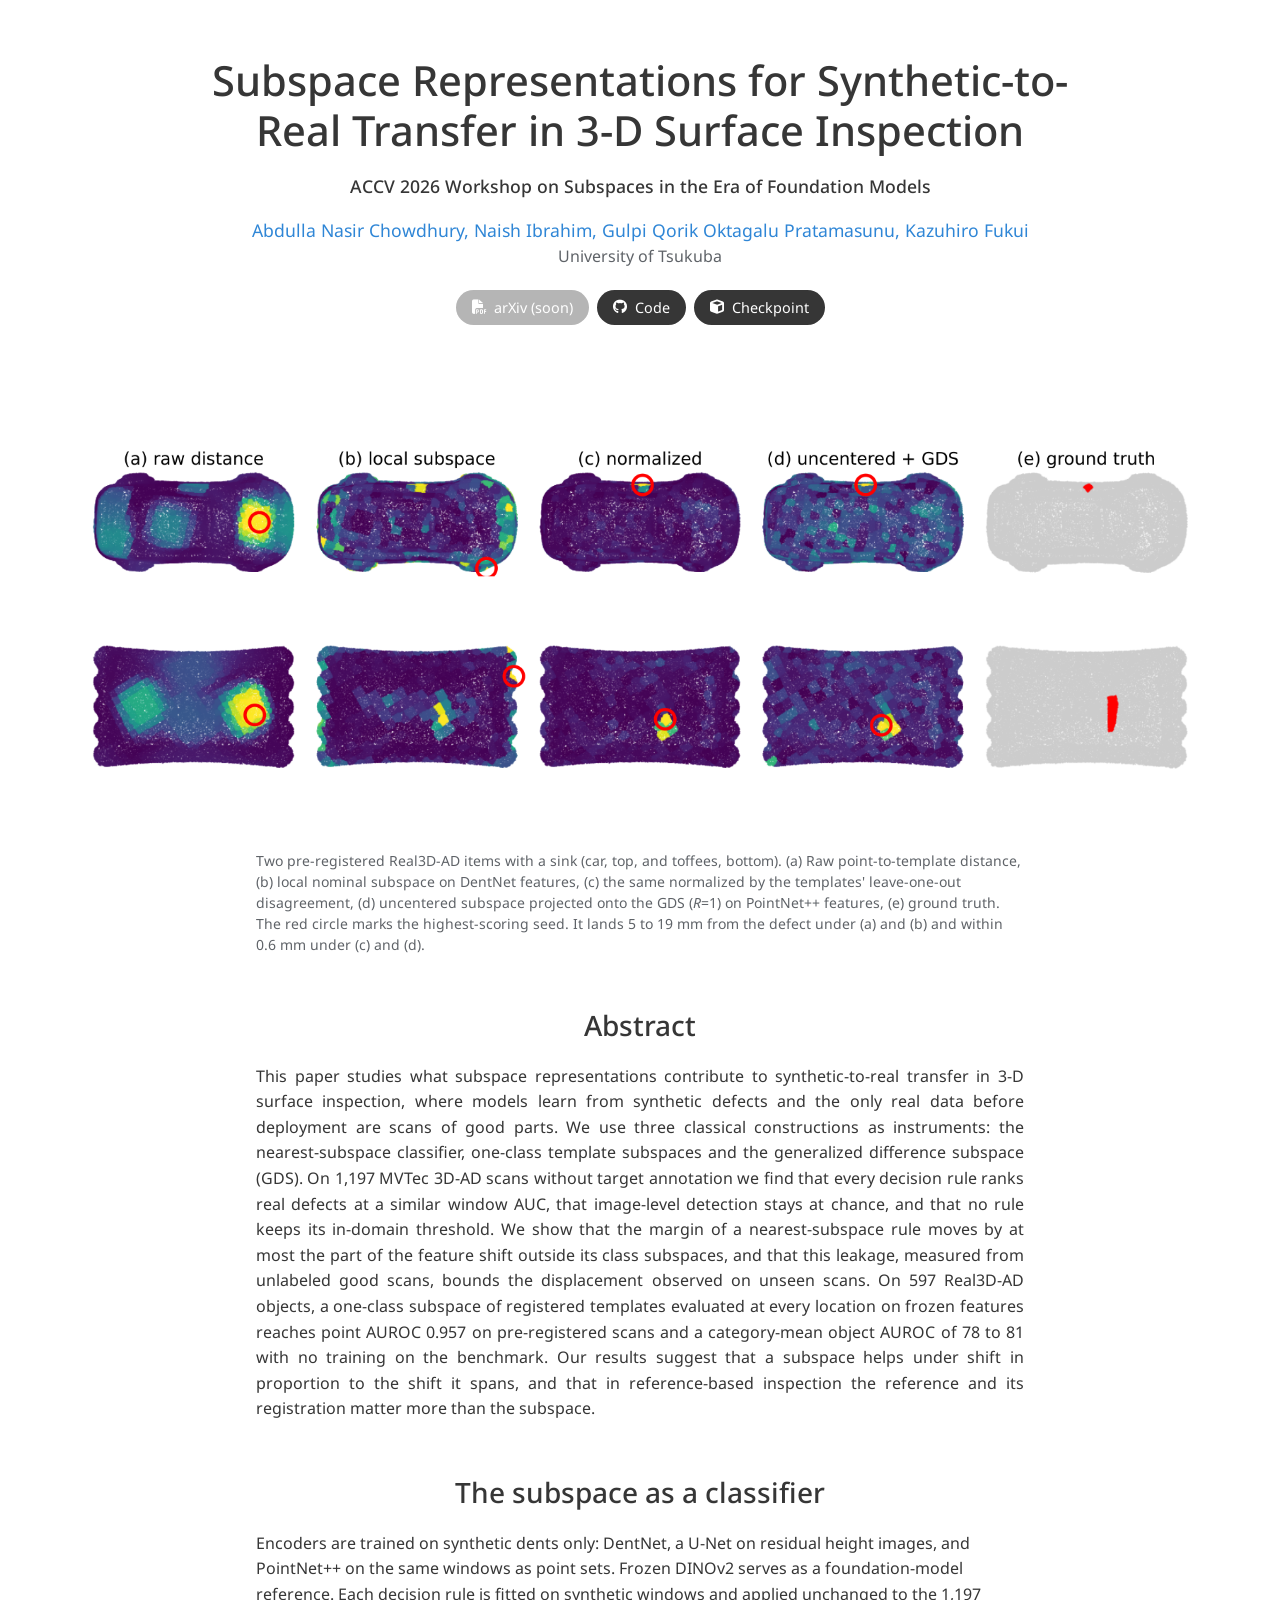
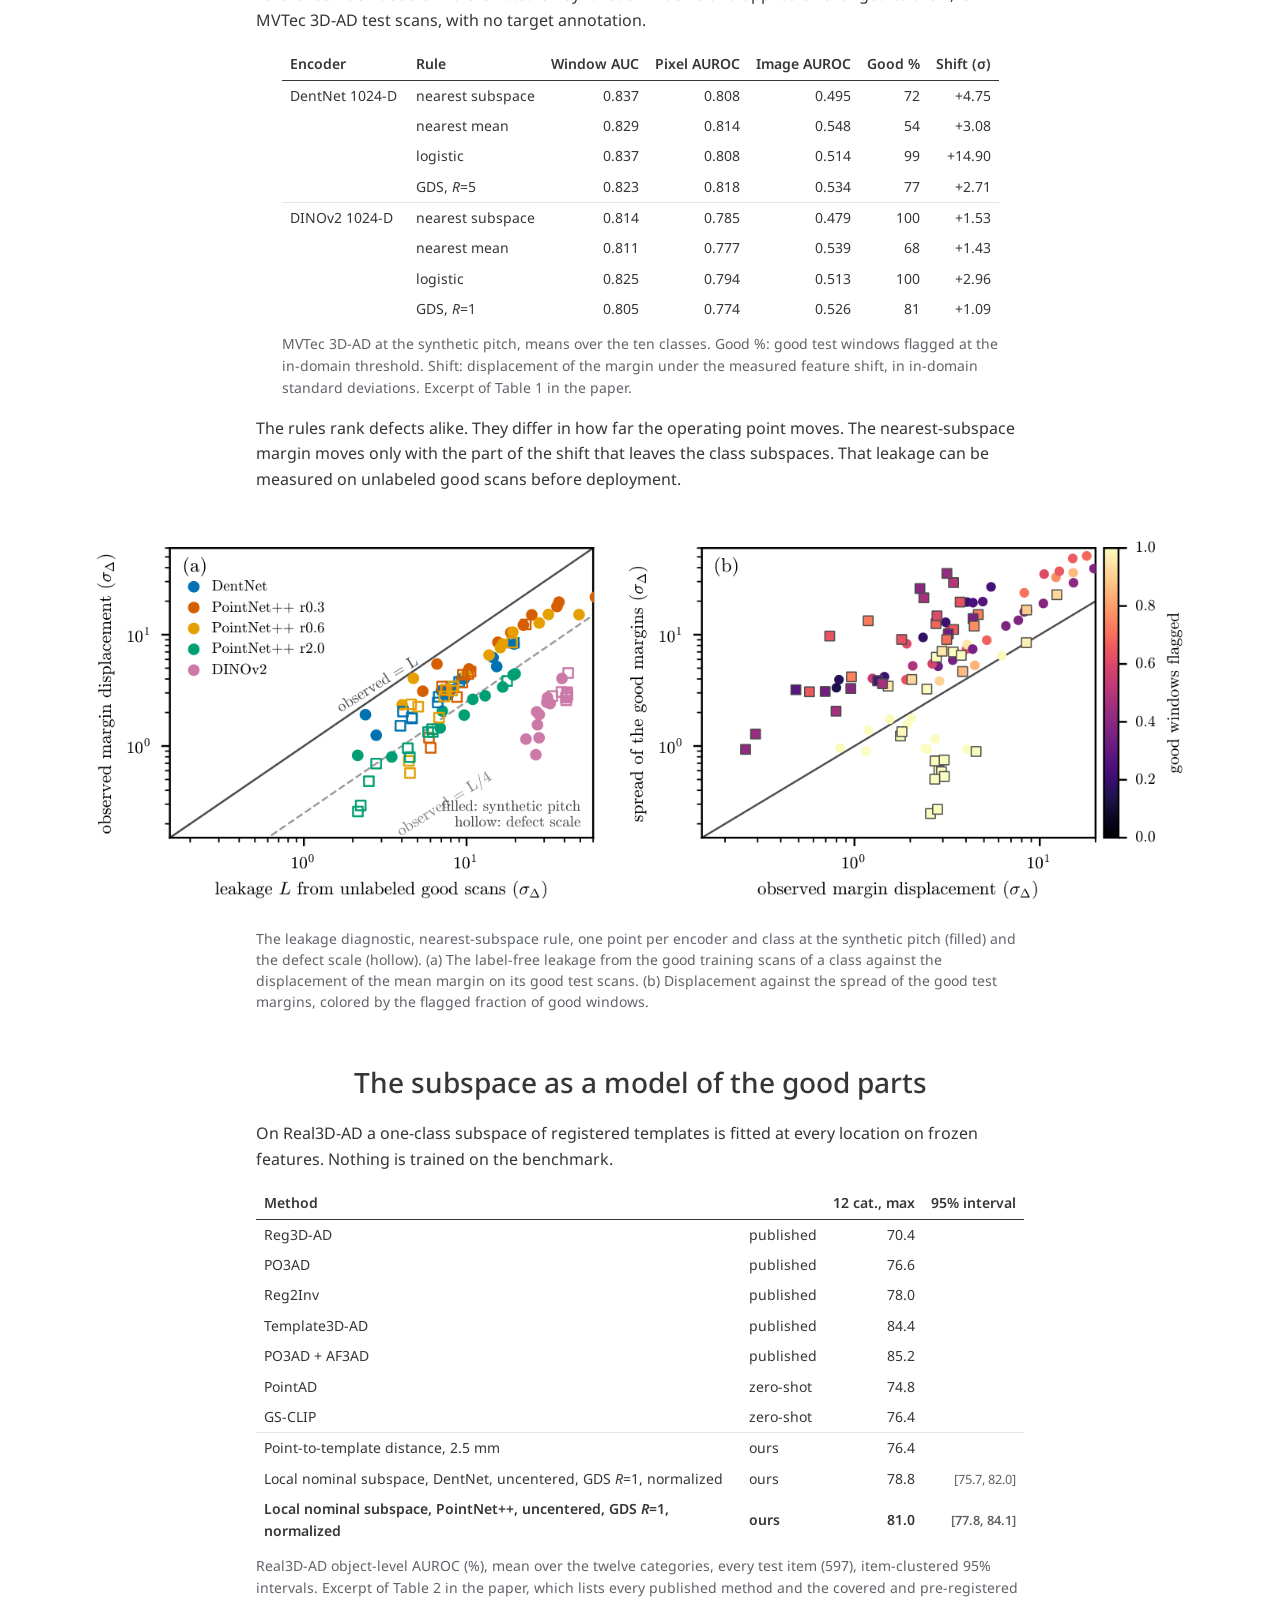
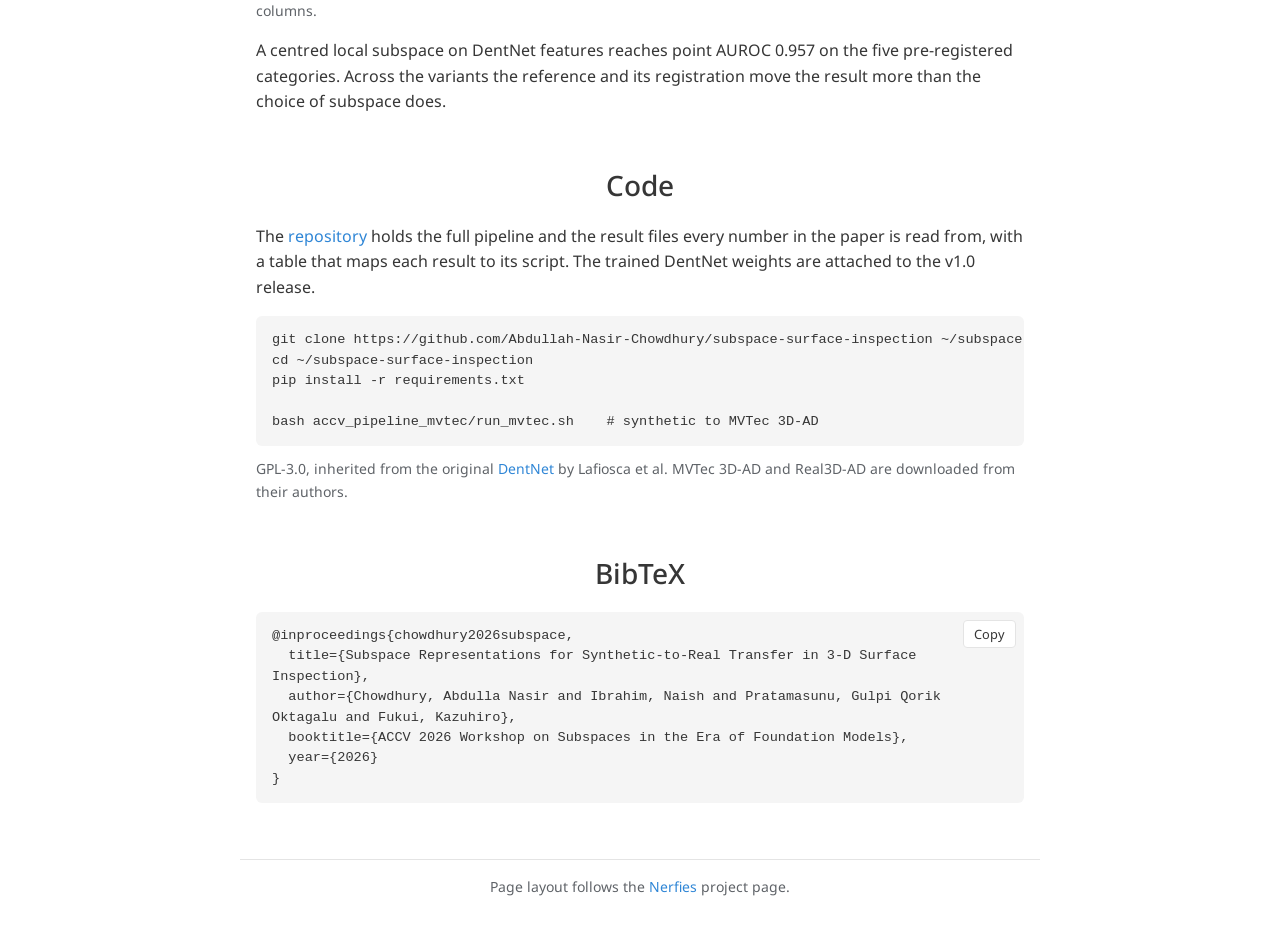
==== projects/accv2026/index.html @ 37a3f569 "Add ACCV 2026 workshop project page" ====
<!DOCTYPE html>
<html lang="en">
<head>
  <meta charset="utf-8">
  <meta name="viewport" content="width=device-width, initial-scale=1">
  <title>Subspace Representations for Synthetic-to-Real Transfer in 3-D Surface Inspection</title>
  <meta name="description" content="ACCV 2026 Workshop. What subspace representations contribute when an inspection model trained on synthetic defects meets real scans, measured on MVTec 3D-AD and Real3D-AD.">
  <meta property="og:title" content="Subspace Representations for Synthetic-to-Real Transfer in 3-D Surface Inspection">
  <meta property="og:description" content="ACCV 2026 Workshop on Subspaces in the Era of Foundation Models">
  <meta property="og:type" content="website">
  <meta property="og:url" content="https://abdullah-nasir-chowdhury.github.io/projects/accv2026/">
  <meta property="og:image" content="https://abdullah-nasir-chowdhury.github.io/projects/accv2026/assets/fig_qualitative.png">
  <link rel="stylesheet" href="https://fonts.googleapis.com/css?family=Google+Sans|Noto+Sans&display=swap">
  <link rel="stylesheet" href="https://cdnjs.cloudflare.com/ajax/libs/font-awesome/6.5.1/css/all.min.css">
  <link rel="stylesheet" href="style.css">
</head>
<body>

<header class="hero">
  <h1>Subspace Representations for Synthetic-to-Real Transfer in 3-D Surface Inspection</h1>
  <p class="venue">ACCV 2026 Workshop on Subspaces in the Era of Foundation Models</p>
  <p class="authors">Abdulla Nasir Chowdhury, Naish Ibrahim, Gulpi Qorik Oktagalu Pratamasunu, Kazuhiro Fukui</p>
  <p class="affiliations">University of Tsukuba</p>
  <nav class="links" aria-label="Paper resources">
    <span class="pill disabled" title="Link added once the arXiv version is online"><i class="fa-solid fa-file-pdf"></i> arXiv (soon)</span>
    <a class="pill" href="https://github.com/Abdullah-Nasir-Chowdhury/subspace-surface-inspection"><i class="fa-brands fa-github"></i> Code</a>
    <a class="pill" href="https://github.com/Abdullah-Nasir-Chowdhury/subspace-surface-inspection/releases/tag/v1.0"><i class="fa-solid fa-cube"></i> Checkpoint</a>
  </nav>
</header>

<main>
  <figure class="wide">
    <img src="assets/fig_qualitative.png" width="1584" height="638" alt="Two Real3D-AD objects with a sink defect, a car and a toffee, each shown five times with points colored by a different score: the raw point-to-template distance, the local nominal subspace on DentNet features, the same normalized, the uncentered subspace projected onto the generalized difference subspace on PointNet++ features, and the ground truth.">
    <figcaption>Two pre-registered Real3D-AD items with a sink (car, top, and toffees, bottom). (a) Raw point-to-template distance, (b) local nominal subspace on DentNet features, (c) the same normalized by the templates' leave-one-out disagreement, (d) uncentered subspace projected onto the GDS (<i>R</i>=1) on PointNet++ features, (e) ground truth. The red circle marks the highest-scoring seed. It lands 5 to 19 mm from the defect under (a) and (b) and within 0.6 mm under (c) and (d).</figcaption>
  </figure>

  <section>
    <h2>Abstract</h2>
    <p class="abstract">This paper studies what subspace representations contribute to synthetic-to-real transfer in 3-D surface inspection, where models learn from synthetic defects and the only real data before deployment are scans of good parts. We use three classical constructions as instruments: the nearest-subspace classifier, one-class template subspaces and the generalized difference subspace (GDS). On 1,197 MVTec 3D-AD scans without target annotation we find that every decision rule ranks real defects at a similar window AUC, that image-level detection stays at chance, and that no rule keeps its in-domain threshold. We show that the margin of a nearest-subspace rule moves by at most the part of the feature shift outside its class subspaces, and that this leakage, measured from unlabeled good scans, bounds the displacement observed on unseen scans. On 597 Real3D-AD objects, a one-class subspace of registered templates evaluated at every location on frozen features reaches point AUROC 0.957 on pre-registered scans and a category-mean object AUROC of 78 to 81 with no training on the benchmark. Our results suggest that a subspace helps under shift in proportion to the shift it spans, and that in reference-based inspection the reference and its registration matter more than the subspace.</p>
  </section>

  <section>
    <h2>The subspace as a classifier</h2>
    <p>Encoders are trained on synthetic dents only: DentNet, a U-Net on residual height images, and PointNet++ on the same windows as point sets. Frozen DINOv2 serves as a foundation-model reference. Each decision rule is fitted on synthetic windows and applied unchanged to the 1,197 MVTec 3D-AD test scans, with no target annotation.</p>
    <div class="table-wrap">
      <table class="results">
        <caption>MVTec 3D-AD at the synthetic pitch, means over the ten classes. Good %: good test windows flagged at the in-domain threshold. Shift: displacement of the margin under the measured feature shift, in in-domain standard deviations. Excerpt of Table 1 in the paper.</caption>
        <thead>
          <tr><th>Encoder</th><th>Rule</th><th>Window AUC</th><th>Pixel AUROC</th><th>Image AUROC</th><th>Good %</th><th>Shift (&sigma;)</th></tr>
        </thead>
        <tbody>
          <tr class="group"><td>DentNet 1024-D</td><td>nearest subspace</td><td>0.837</td><td>0.808</td><td>0.495</td><td>72</td><td>+4.75</td></tr>
          <tr><td></td><td>nearest mean</td><td>0.829</td><td>0.814</td><td>0.548</td><td>54</td><td>+3.08</td></tr>
          <tr><td></td><td>logistic</td><td>0.837</td><td>0.808</td><td>0.514</td><td>99</td><td>+14.90</td></tr>
          <tr><td></td><td>GDS, <i>R</i>=5</td><td>0.823</td><td>0.818</td><td>0.534</td><td>77</td><td>+2.71</td></tr>
          <tr class="group"><td>DINOv2 1024-D</td><td>nearest subspace</td><td>0.814</td><td>0.785</td><td>0.479</td><td>100</td><td>+1.53</td></tr>
          <tr><td></td><td>nearest mean</td><td>0.811</td><td>0.777</td><td>0.539</td><td>68</td><td>+1.43</td></tr>
          <tr><td></td><td>logistic</td><td>0.825</td><td>0.794</td><td>0.513</td><td>100</td><td>+2.96</td></tr>
          <tr><td></td><td>GDS, <i>R</i>=1</td><td>0.805</td><td>0.774</td><td>0.526</td><td>81</td><td>+1.09</td></tr>
        </tbody>
      </table>
    </div>
    <p>The rules rank defects alike. They differ in how far the operating point moves. The nearest-subspace margin moves only with the part of the shift that leaves the class subspaces. That leakage can be measured on unlabeled good scans before deployment.</p>
    <figure class="wide">
      <img src="assets/fig_leak.png" width="1417" height="498" loading="lazy" alt="Two scatter plots, one point per encoder and MVTec 3D-AD class. Left: label-free leakage against the displacement of the mean margin on good test scans. Right: displacement against the spread of good test margins, colored by the flagged fraction of good windows.">
      <figcaption>The leakage diagnostic, nearest-subspace rule, one point per encoder and class at the synthetic pitch (filled) and the defect scale (hollow). (a) The label-free leakage from the good training scans of a class against the displacement of the mean margin on its good test scans. (b) Displacement against the spread of the good test margins, colored by the flagged fraction of good windows.</figcaption>
    </figure>
  </section>

  <section>
    <h2>The subspace as a model of the good parts</h2>
    <p>On Real3D-AD a one-class subspace of registered templates is fitted at every location on frozen features. Nothing is trained on the benchmark.</p>
    <div class="table-wrap">
      <table class="results">
        <caption>Real3D-AD object-level AUROC (%), mean over the twelve categories, every test item (597), item-clustered 95% intervals. Excerpt of Table 2 in the paper, which lists every published method and the covered and pre-registered columns.</caption>
        <thead>
          <tr><th>Method</th><th></th><th>12 cat., max</th><th>95% interval</th></tr>
        </thead>
        <tbody>
          <tr class="group"><td>Reg3D-AD</td><td>published</td><td>70.4</td><td class="ci"></td></tr>
          <tr><td>PO3AD</td><td>published</td><td>76.6</td><td class="ci"></td></tr>
          <tr><td>Reg2Inv</td><td>published</td><td>78.0</td><td class="ci"></td></tr>
          <tr><td>Template3D-AD</td><td>published</td><td>84.4</td><td class="ci"></td></tr>
          <tr><td>PO3AD + AF3AD</td><td>published</td><td>85.2</td><td class="ci"></td></tr>
          <tr><td>PointAD</td><td>zero-shot</td><td>74.8</td><td class="ci"></td></tr>
          <tr><td>GS-CLIP</td><td>zero-shot</td><td>76.4</td><td class="ci"></td></tr>
          <tr class="group"><td>Point-to-template distance, 2.5 mm</td><td>ours</td><td>76.4</td><td class="ci"></td></tr>
          <tr><td>Local nominal subspace, DentNet, uncentered, GDS <i>R</i>=1, normalized</td><td>ours</td><td>78.8</td><td class="ci">[75.7, 82.0]</td></tr>
          <tr class="ours"><td>Local nominal subspace, PointNet++, uncentered, GDS <i>R</i>=1, normalized</td><td>ours</td><td>81.0</td><td class="ci">[77.8, 84.1]</td></tr>
        </tbody>
      </table>
    </div>
    <p>A centred local subspace on DentNet features reaches point AUROC 0.957 on the five pre-registered categories. Across the variants the reference and its registration move the result more than the choice of subspace does.</p>
  </section>

  <section>
    <h2>Code</h2>
    <p>The <a href="https://github.com/Abdullah-Nasir-Chowdhury/subspace-surface-inspection">repository</a> holds the full pipeline and the result files every number in the paper is read from, with a table that maps each result to its script. The trained DentNet weights are attached to the v1.0 release.</p>
    <pre><code>git clone https://github.com/Abdullah-Nasir-Chowdhury/subspace-surface-inspection ~/subspace-surface-inspection
cd ~/subspace-surface-inspection
pip install -r requirements.txt

bash accv_pipeline_mvtec/run_mvtec.sh    # synthetic to MVTec 3D-AD</code></pre>
    <p class="note">GPL-3.0, inherited from the original <a href="https://github.com/decadenza/DentNet">DentNet</a> by Lafiosca et al. MVTec 3D-AD and Real3D-AD are downloaded from their authors.</p>
  </section>

  <section>
    <h2>BibTeX</h2>
    <div class="bibtex">
      <button type="button" id="copy-bib">Copy</button>
      <pre><code id="bib">@inproceedings{chowdhury2026subspace,
  title={Subspace Representations for Synthetic-to-Real Transfer in 3-D Surface Inspection},
  author={Chowdhury, Abdulla Nasir and Ibrahim, Naish and Pratamasunu, Gulpi Qorik Oktagalu and Fukui, Kazuhiro},
  booktitle={ACCV 2026 Workshop on Subspaces in the Era of Foundation Models},
  year={2026}
}</code></pre>
    </div>
  </section>
</main>

<footer>Page layout follows the <a href="https://github.com/nerfies/nerfies.github.io">Nerfies</a> project page.</footer>

<script>
  document.getElementById('copy-bib').addEventListener('click', function () {
    var button = this;
    navigator.clipboard.writeText(document.getElementById('bib').textContent).then(function () {
      button.textContent = 'Copied';
      setTimeout(function () { button.textContent = 'Copy'; }, 1500);
    });
  });
</script>
</body>
</html>
---- projects/accv2026/style.css ----
:root {
  color-scheme: light;
  --ink: #363636;
  --muted: #5f6368;
  --link: #2f86d6;
  --code-bg: #f5f5f5;
  --rule: #e4e4e4;
}

* { box-sizing: border-box; }

html { -webkit-text-size-adjust: 100%; }

body {
  margin: 0;
  background: #fff;
  color: var(--ink);
  font-family: "Noto Sans", sans-serif;
  font-size: 16px;
  line-height: 1.6;
}

a { color: var(--link); text-decoration: none; }
a:hover { text-decoration: underline; }

h1, h2, h3, .venue { font-family: "Google Sans", "Noto Sans", sans-serif; }

.hero {
  max-width: 960px;
  margin: 0 auto;
  padding: 56px 16px 32px;
  text-align: center;
}

h1 {
  margin: 0 0 16px;
  font-size: clamp(1.7rem, 4.4vw, 2.6rem);
  font-weight: 500;
  line-height: 1.2;
}

.venue { margin: 0 0 16px; font-size: 1.1rem; font-weight: 500; }
.authors { margin: 0; font-size: 1.1rem; color: var(--link); }
.affiliations { margin: 0 0 20px; color: var(--muted); }

.links {
  display: flex;
  flex-wrap: wrap;
  justify-content: center;
  gap: 8px;
}

.pill {
  display: inline-flex;
  align-items: center;
  gap: 8px;
  padding: 6px 16px;
  border-radius: 999px;
  background: var(--ink);
  color: #fff;
  font-size: 0.9rem;
}
.pill:hover { background: #111; text-decoration: none; }
.pill.disabled { background: #b5b5b5; cursor: default; }

main {
  max-width: 800px;
  margin: 0 auto;
  padding: 0 16px;
}

section { margin-top: 48px; }

h2 {
  margin: 0 0 16px;
  font-size: 1.75rem;
  font-weight: 500;
  text-align: center;
}

h3 { margin: 0 0 8px; font-size: 1.05rem; font-weight: 500; }
h3 span { margin-left: 6px; color: var(--muted); font-size: 0.875rem; font-weight: 400; }

.abstract { margin: 0; text-align: justify; }

figure { margin: 32px 0 0; }

figure img {
  display: block;
  width: 100%;
  height: auto;
}

figcaption {
  margin-top: 10px;
  color: var(--muted);
  font-size: 0.875rem;
  line-height: 1.5;
}

.teaser { margin-top: 8px; }
.teaser img { max-width: 520px; margin: 0 auto; }
.narrow img { max-width: 560px; margin: 0 auto; }

/* The three-panel severity figure is unreadable at the text column width. */
.wide img {
  width: min(1120px, 100vw - 32px);
  max-width: none;
  margin-left: calc(50% - min(560px, 50vw - 16px));
}

.strip-group { margin-top: 24px; }

.strip {
  display: grid;
  grid-template-columns: repeat(3, 1fr);
  gap: 8px;
  max-width: 600px;
  margin: 0 auto;
}
.strip.five { grid-template-columns: repeat(5, 1fr); max-width: none; }

.strip figure { margin: 0; }
.strip figcaption { margin-top: 2px; text-align: center; }
.strip small { font-size: 0.75rem; }

pre {
  margin: 16px 0 0;
  padding: 14px 16px;
  overflow-x: auto;
  border-radius: 6px;
  background: var(--code-bg);
  font-size: 0.85rem;
  line-height: 1.5;
}

code { font-family: ui-monospace, SFMono-Regular, Menlo, Consolas, monospace; }

.note { margin: 12px 0 0; color: var(--muted); font-size: 0.875rem; }

.bibtex { position: relative; }
.bibtex pre { margin-top: 0; padding-right: 72px; white-space: pre-wrap; }

#copy-bib {
  position: absolute;
  top: 8px;
  right: 8px;
  padding: 3px 10px;
  border: 1px solid var(--rule);
  border-radius: 4px;
  background: #fff;
  color: var(--ink);
  font: inherit;
  font-size: 0.8rem;
  cursor: pointer;
}

footer {
  max-width: 800px;
  margin: 56px auto 0;
  padding: 16px 16px 40px;
  border-top: 1px solid var(--rule);
  color: var(--muted);
  font-size: 0.875rem;
  text-align: center;
}

@media (max-width: 600px) {
  .hero { padding-top: 32px; }
  .abstract { text-align: left; }
  .strip { gap: 4px; }
  .strip.five { grid-template-columns: repeat(2, 1fr); }
}

.teaser.qual img { max-width: 860px; }
.table-wrap { overflow-x: auto; margin: 16px 0; }
table.results { border-collapse: collapse; margin: 0 auto; font-size: 0.875rem; font-variant-numeric: tabular-nums; }
table.results caption { caption-side: bottom; padding-top: 8px; color: var(--muted); text-align: left; }
table.results th, table.results td { padding: 4px 10px; text-align: right; white-space: nowrap; }
table.results th:first-child, table.results td:first-child,
table.results th:nth-child(2), table.results td:nth-child(2) { text-align: left; }
table.results thead th { border-bottom: 1px solid var(--ink); font-weight: 600; }
table.results tbody tr.group td { border-top: 1px solid var(--rule); }
table.results tr.ours td { font-weight: 600; }
table.results td.ci { color: var(--muted); font-size: 0.8rem; }
table.results td:first-child { white-space: normal; min-width: 9em; }
table.results th, table.results td { padding: 4px 8px; }
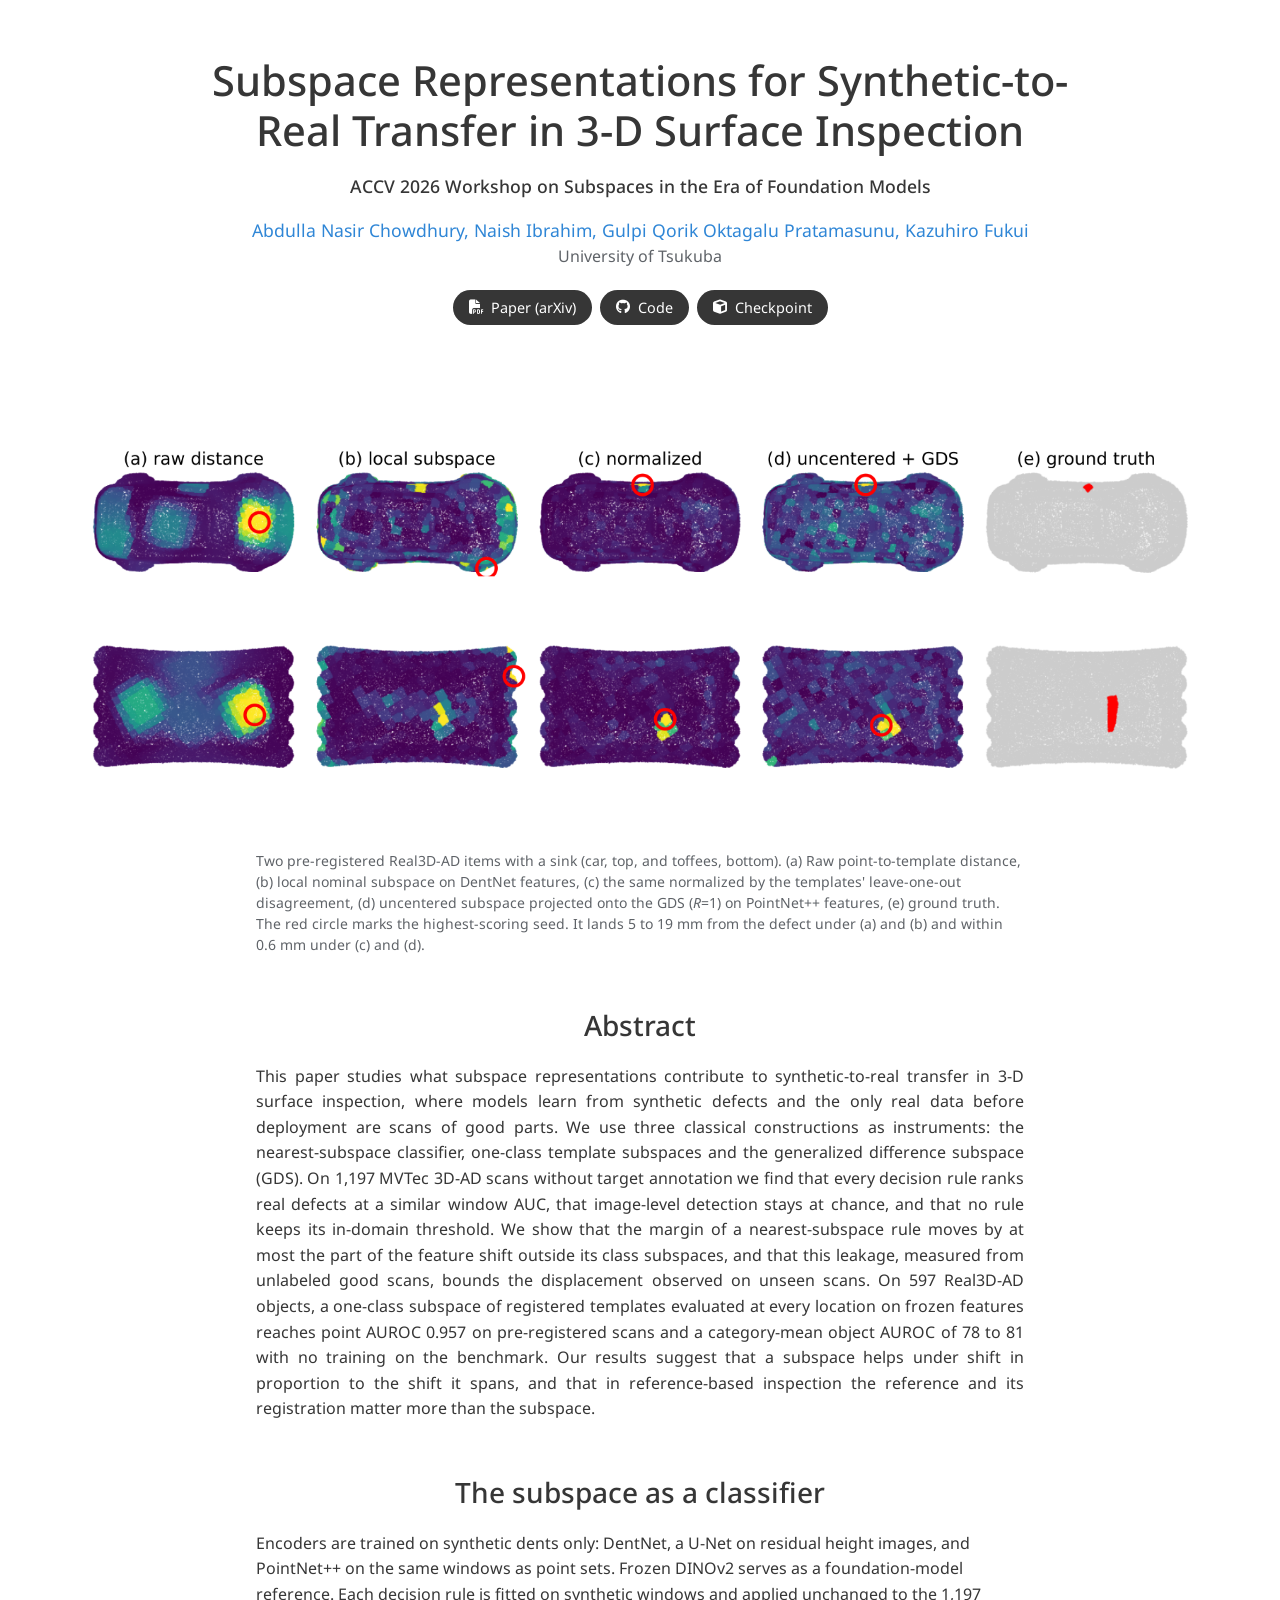
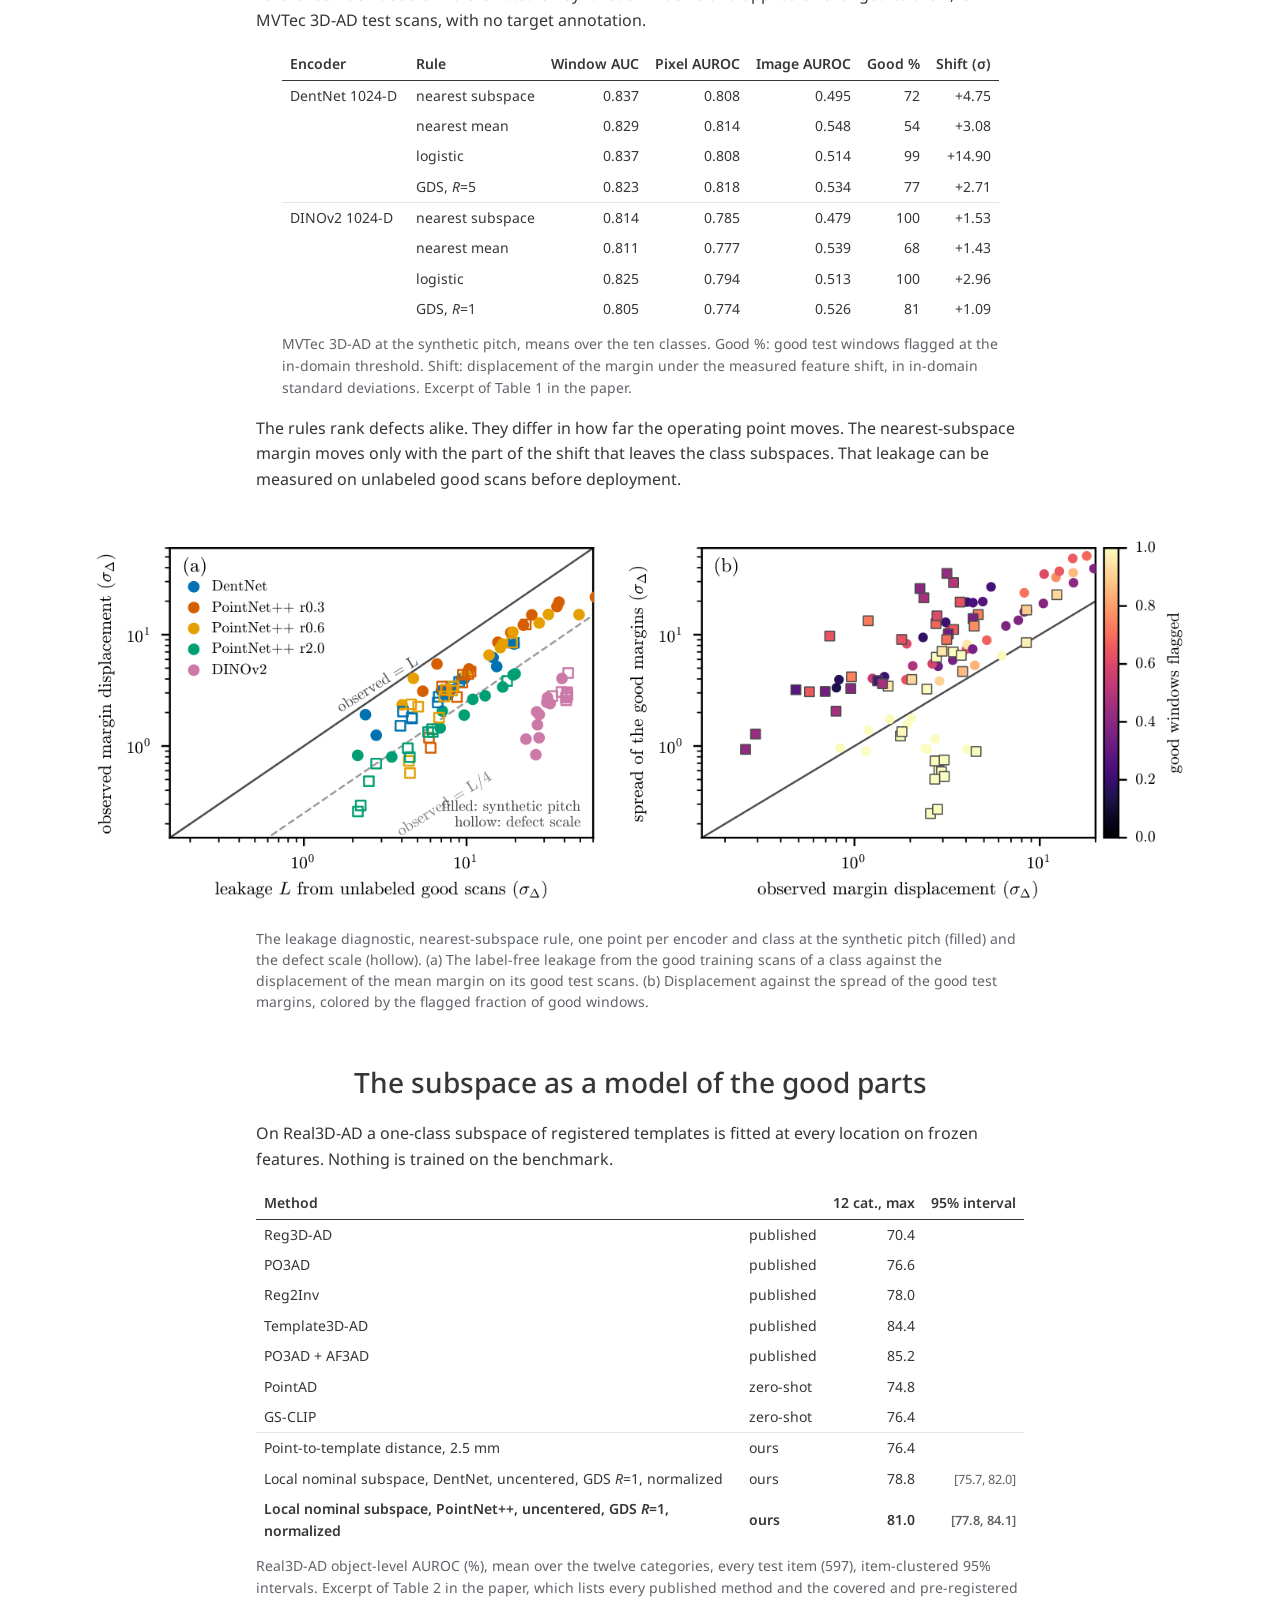
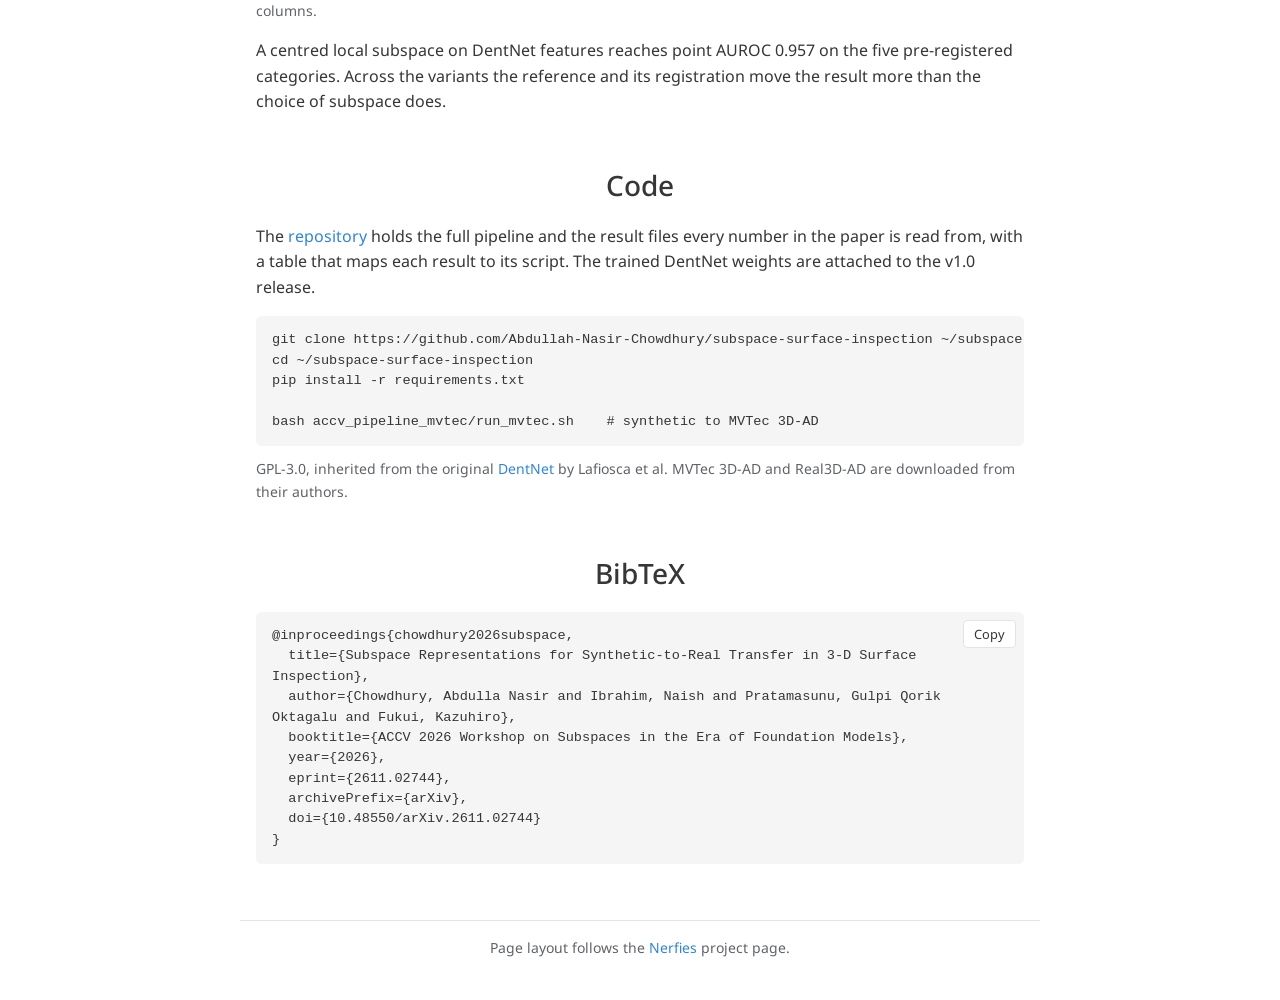
==== commit e661605e: "Link both papers on arXiv" ====
--- a/projects/accv2026/index.html
+++ b/projects/accv2026/index.html
@@ -22,7 +22,7 @@
   <p class="authors">Abdulla Nasir Chowdhury, Naish Ibrahim, Gulpi Qorik Oktagalu Pratamasunu, Kazuhiro Fukui</p>
   <p class="affiliations">University of Tsukuba</p>
   <nav class="links" aria-label="Paper resources">
-    <span class="pill disabled" title="Link added once the arXiv version is online"><i class="fa-solid fa-file-pdf"></i> arXiv (soon)</span>
+    <a class="pill" href="https://arxiv.org/abs/2611.02744"><i class="fa-solid fa-file-pdf"></i> Paper (arXiv)</a>
     <a class="pill" href="https://github.com/Abdullah-Nasir-Chowdhury/subspace-surface-inspection"><i class="fa-brands fa-github"></i> Code</a>
     <a class="pill" href="https://github.com/Abdullah-Nasir-Chowdhury/subspace-surface-inspection/releases/tag/v1.0"><i class="fa-solid fa-cube"></i> Checkpoint</a>
   </nav>
@@ -112,7 +112,10 @@
   title={Subspace Representations for Synthetic-to-Real Transfer in 3-D Surface Inspection},
   author={Chowdhury, Abdulla Nasir and Ibrahim, Naish and Pratamasunu, Gulpi Qorik Oktagalu and Fukui, Kazuhiro},
   booktitle={ACCV 2026 Workshop on Subspaces in the Era of Foundation Models},
-  year={2026}
+  year={2026},
+  eprint={2611.02744},
+  archivePrefix={arXiv},
+  doi={10.48550/arXiv.2611.02744}
 }</code></pre>
     </div>
   </section>
